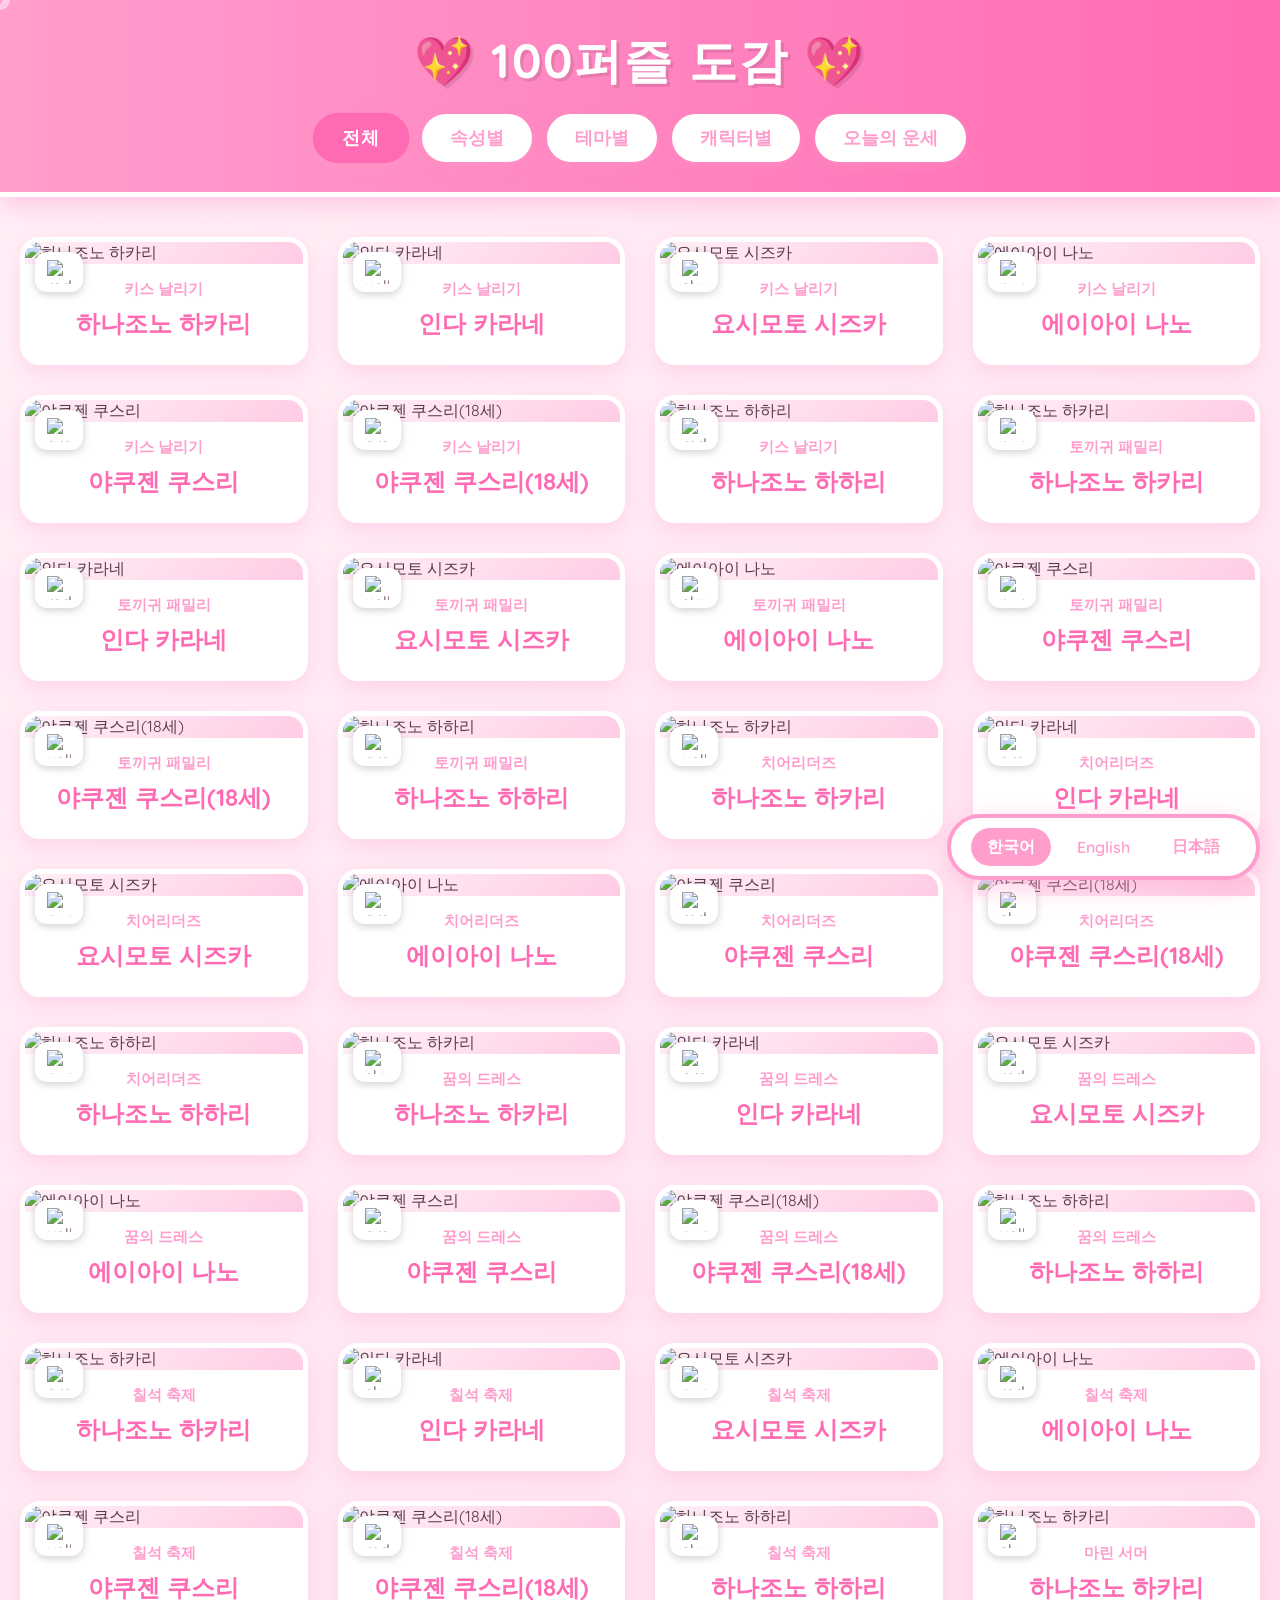
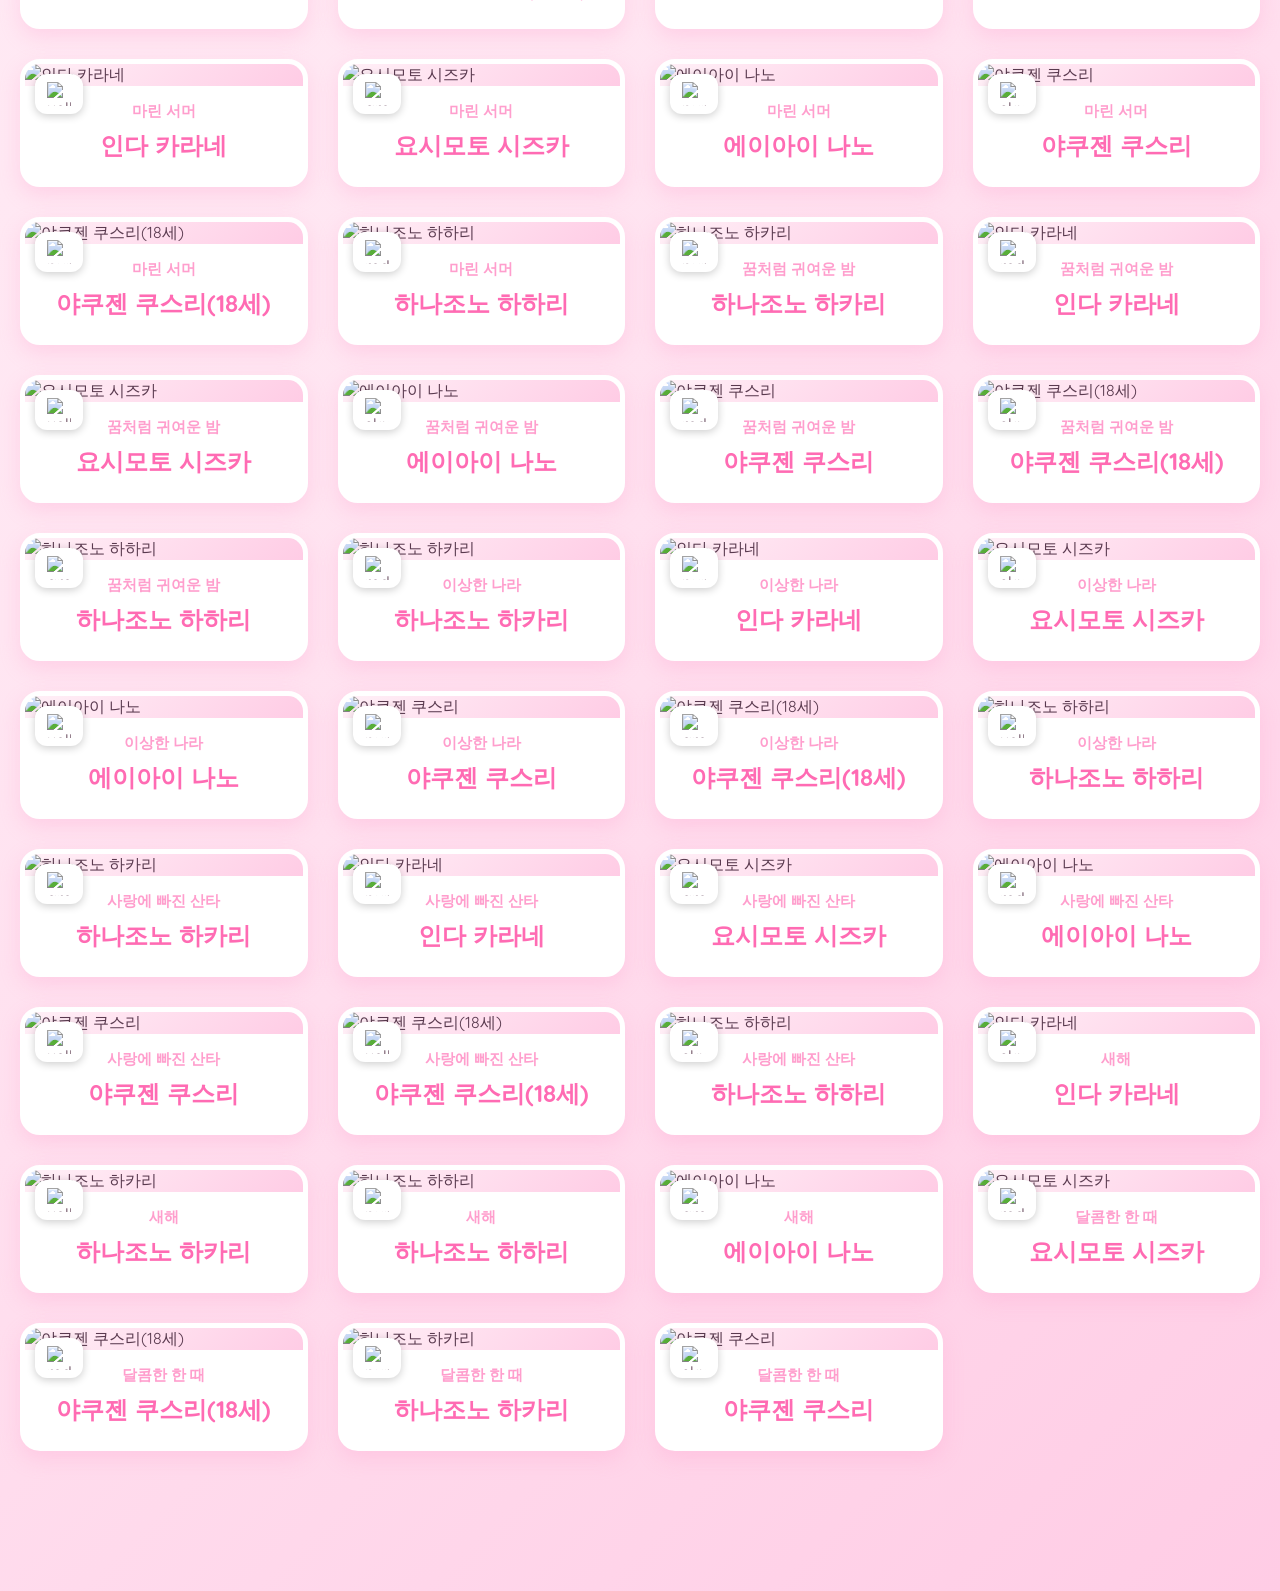
==== index.html @ 40f81084 "Add files via upload" ====
<!DOCTYPE html>
<html lang="ko">
<head>
    <meta charset="UTF-8">
    <meta name="viewport" content="width=device-width, initial-scale=1.0">
    <title>100퍼즐 도감</title>
    <link rel="preconnect" href="https://fonts.googleapis.com">
    <link rel="preconnect" href="https://fonts.gstatic.com" crossorigin>
    <link href="https://fonts.googleapis.com/css2?family=Quicksand:wght@400;500;600;700&family=Nunito:wght@400;600;700&family=Kosugi+Maru&display=swap" rel="stylesheet">
    <link rel="stylesheet" href="style.css">
    <link rel="icon" href="https://pbs.twimg.com/profile_images/1890013837560369153/q6IOMZIA_400x400.png">
</head>
<body>
    <!-- Custom Cursor -->
    <div id="cursor"></div>
    
    <!-- Header -->
    <header>
        <h1 id="main-title">💖 100퍼즐 도감 💖</h1>
        <nav>
            <button class="nav-btn active" data-section="all"><span id="nav-all">전체</span></button>
            <button class="nav-btn" data-section="attribute"><span id="nav-attribute">속성별</span></button>
            <button class="nav-btn" data-section="theme"><span id="nav-theme">테마별</span></button>
            <button class="nav-btn" data-section="character"><span id="nav-character">캐릭터별</span></button>
            <button class="nav-btn" data-section="fortune"><span id="nav-fortune">오늘의 운세</span></button>
        </nav>
    </header>
    
    <!-- Main Content -->
    <main>
        <!-- Section: All Characters -->
        <section id="all" class="section active">
            <div class="cards-grid" id="all-cards"></div>
        </section>
        
        <!-- Section: By Attribute -->
        <section id="attribute" class="section">
            <div class="filter-section" id="attribute-filters"></div>
            <div class="cards-grid" id="attribute-cards"></div>
        </section>
        
        <!-- Section: By Theme -->
        <section id="theme" class="section">
            <div class="filter-section" id="theme-filters"></div>
            <div class="cards-grid" id="theme-cards"></div>
        </section>
        
        <!-- Section: By Character -->
        <section id="character" class="section">
            <div class="filter-section" id="character-filters"></div>
            <div class="cards-grid" id="character-cards-display"></div>
        </section>
        
        <!-- Section: Fortune -->
        <section id="fortune" class="section">
            <div class="fortune-container">
                <button class="fortune-btn" id="fortune-btn">🔮 <span id="fortune-btn-text">운세 보기</span></button>
                <div class="fortune-result" id="fortune-result">
                    <img class="fortune-character-img" id="fortune-img" src="" alt="운세 캐릭터">
                    <h3 class="modal-name" id="fortune-name"></h3>
                    <p class="fortune-text" id="fortune-text"></p>
                </div>
            </div>
        </section>
    </main>
    
    <!-- Modal -->
    <div id="modal" class="modal">
        <div class="modal-content">
            <button class="modal-close" id="modal-close">&times;</button>
            <img class="modal-image" id="modal-image" src="" alt="">
            <div class="modal-body">
                <h2 class="modal-name" id="modal-name"></h2>
                <div class="modal-info">
                   <img id="modal-attribute" src="" alt="">
                   <span class="card-theme" id="modal-theme"></span>
                </div>
                <div class="modal-required-pieces">
                   <span id="modal-required-label">필요 피스 수 (Lv.5)</span>: 
                   <span id="modal-required-value"></span>
                </div>
                <div class="modal-skill">
                    <div class="modal-skill-name" id="modal-skill-name"></div>
                    <div class="modal-skill-desc" id="modal-skill-desc"></div>
                </div>
            </div>
        </div>
    </div>
    
    <!-- Language Selector -->
    <div class="language-selector">
        <button class="lang-btn active" data-lang="ko">한국어</button>
        <button class="lang-btn" data-lang="en">English</button>
        <button class="lang-btn" data-lang="ja">日本語</button>
    </div>
    
    <!-- Scripts -->
    <script src="data.js"></script>
    <script src="app.js"></script>
    <script defer src="/_vercel/insights/script.js"></script>
</body>
</html>
---- style.css ----
/* ============================================
   CSS VARIABLES
============================================ */
@font-face {
    font-family: 'NexonMaplestory';
    src: url('https://cdn.jsdelivr.net/gh/projectnoonnu/noonfonts_20-04@2.1/MaplestoryOTFLight.woff') format('woff');
    font-weight: 300;
    font-display: swap;
}

@font-face {
    font-family: 'Pretendard';
    src: url('https://cdn.jsdelivr.net/gh/projectnoonnu/pretendard@1.0/Pretendard-Light.woff2') format('woff2');
    font-weight: 300;
    font-display: swap;
}

:root {
    --pink: #ff9ecd;
    --pink-light: #ffcce5;
    --pink-dark: #ff6bb3;
    --pink-pale: #fff0f7;
    --white: #ffffff;
    --text-dark: #5a3a4f;
    --shadow: rgba(255, 158, 205, 0.3);
    --shadow-heavy: rgba(255, 158, 205, 0.5);
}

/* ============================================
   GLOBAL RESET & BASE STYLES
============================================ */
* {
    margin: 0;
    padding: 0;
    box-sizing: border-box;
    cursor: none !important;
}

html {
    scroll-behavior: smooth;
}

body {
    font-family: 'Quicksand', 'Kosugi Maru', 'NexonMaplestory', sans-serif;
    background: linear-gradient(135deg, var(--pink-pale) 0%, #ffe6f2 50%, var(--pink-light) 100%);
    min-height: 100vh;
    color: var(--text-dark);
    overflow-x: hidden;
    position: relative;
}

/* ============================================
   CUSTOM CURSOR
============================================ */
#cursor {
    position: fixed;
    width: 20px;
    height: 20px;
    border-radius: 50%;
    background: var(--pink-light);
    pointer-events: none;
    z-index: 99999;
    transition: background-color 0.2s ease;
    transform: translate(-50%, -50%);
    mix-blend-mode: normal;
}

#cursor::after {
    content: '♥';
    position: absolute;
    top: 50%;
    left: 50%;
    transform: translate(-50%, -50%);
    font-size: 14px;
    color: var(--pink);
}

#cursor.hover {
    transform: translate(-50%, -50%) scale(1.5);
    background: var(--pink);
}

#cursor.hover::after {
    color: var(--white);
}

/* ============================================
   HEADER & NAVIGATION
============================================ */
header {
    background: linear-gradient(90deg, var(--pink) 0%, var(--pink-dark) 100%);
    padding: 30px 20px;
    text-align: center;
    box-shadow: 0 8px 24px var(--shadow-heavy);
    position: sticky;
    top: 0;
    z-index: 1000;
    border-bottom: 5px solid var(--white);
}

h1 {
    font-family: 'Quicksand', 'Kosugi Maru', 'NexonMaplestory', sans-serif;
    font-size: 3em;
    color: var(--white);
    text-shadow: 3px 3px 0 rgba(0,0,0,0.1);
    margin-bottom: 15px;
    letter-spacing: 2px;
}

nav {
    display: flex;
    justify-content: center;
    gap: 15px;
    flex-wrap: wrap;
    margin-top: 20px;
}

.nav-btn {
    font-family: 'Quicksand', 'Kosugi Maru', 'NexonMaplestory', sans-serif;
    font-size: 1.1em;
    font-weight: 600;
    padding: 12px 28px;
    background: var(--white);
    color: var(--pink);
    border: none;
    border-radius: 50px;
    box-shadow: 0 4px 12px var(--shadow);
    transition: all 0.3s ease;
    position: relative;
    overflow: hidden;
}

.nav-btn::before {
    content: '';
    position: absolute;
    top: 50%;
    left: 50%;
    width: 0;
    height: 0;
    border-radius: 50%;
    background: var(--pink-light);
    transform: translate(-50%, -50%);
    transition: width 0.4s ease, height 0.4s ease;
}

.nav-btn:hover::before {
    width: 300px;
    height: 300px;
}

.nav-btn span {
    position: relative;
    z-index: 1;
}

.nav-btn.active {
    background: var(--pink-dark);
    color: var(--white);
    transform: scale(1.05);
}

/* ============================================
   MAIN CONTENT CONTAINER
============================================ */
main {
    max-width: 1400px;
    margin: 40px auto;
    padding: 0 20px 100px;
    position: relative;
    z-index: 1;
}

.section {
    display: none;
    animation: fadeIn 0.5s ease;
}

.section.active {
    display: block;
}

@keyframes fadeIn {
    from { opacity: 0; transform: translateY(20px); }
    to { opacity: 1; transform: translateY(0); }
}

/* ============================================
   CHARACTER CARDS GRID
============================================ */
.cards-grid {
    display: grid;
    grid-template-columns: repeat(auto-fill, minmax(250px, 1fr));
    gap: 30px;
    margin-top: 30px;
}

.character-card {
    background: var(--white);
    border: 5px solid var(--white);
    border-radius: 20px;
    overflow: hidden;
    box-shadow: 0 8px 20px var(--shadow);
    transition: all 0.3s ease;
    animation: slideUp 0.6s ease backwards;
}

@keyframes slideUp {
    from { opacity: 0; transform: translateY(40px); }
    to { opacity: 1; transform: translateY(0); }
}

.character-card:hover {
    transform: translateY(-10px) scale(1.02);
    box-shadow: 0 12px 32px var(--shadow-heavy);
}

.card-image-wrapper {
    position: relative;
    width: 100%;
}

.card-image {
    width: 100%;
    height: auto;
    object-fit: contain;
    background: linear-gradient(135deg, var(--pink-pale), var(--pink-light));
    display: block;
}

.card-attribute-badge {
    position: absolute;
    top: 10px;
    left: 10px;
    background: var(--white);
    border-radius: 12px;
    padding: 8px 12px;
    box-shadow: 0 2px 8px rgba(0,0,0,0.2);
}

.card-attribute-badge img {
    width: 24px;
    height: 24px;
    display: block;
}

.card-content {
    padding: 15px 20px 20px;
    text-align: center;
}

.card-theme {
    color: var(--pink);
    font-size: 0.95em;
    margin-bottom: 8px;
    font-weight: 600;
}

.card-name {
    font-family: 'Quicksand', 'Kosugi Maru', 'NexonMaplestory', sans-serif;
    font-size: 1.5em;
    font-weight: 700;
    color: var(--pink-dark);
}

/* ============================================
   ATTRIBUTE FILTERS
============================================ */
.filter-section {
    display: flex;
    justify-content: center;
    gap: 20px;
    flex-wrap: wrap;
    margin: 30px auto;

    /* 가로 길이를 줄이는 핵심 코드 */
    max-width: 800px;  /* 👈 원하는 가로 폭을 숫자로 지정 (예: 400px, 600px) */
    width: 90%;        /* 👈 모바일 등 작은 화면을 위해 90% 정도를 주는 게 안전 */
}

.filter-btn {
    font-family: 'Quicksand', 'Kosugi Maru', 'NexonMaplestory', sans-serif;
    display: flex;
    align-items: center;
    justify-content: center;
    padding: 12px 24px;
    background: var(--white);
    border: 3px solid var(--pink-light);
    border-radius: 25px;
    font-size: 1.1em;
    font-weight: 600;
    color: var(--pink-dark);
    transition: all 0.3s ease;
    box-shadow: 0 4px 12px var(--shadow);
    min-width: 60px;
}

.filter-btn img {
    width: 32px;
    height: 32px;
}

.filter-btn:hover,
.filter-btn.active {
    background: var(--pink);
    color: var(--white);
    border-color: var(--pink);
    transform: scale(1.05);
}

/* ============================================
   MODAL
============================================ */
.modal {
    display: none;
    position: fixed;
    z-index: 10000;
    left: 0;
    top: 0;
    width: 100%;
    height: 100%;
    background-color: rgba(0,0,0,0.7);
    animation: fadeInModal 0.3s ease;
    overflow-y: auto;
}

@keyframes fadeInModal {
    from { opacity: 0; }
    to { opacity: 1; }
}

.modal.show {
    display: block;
}

.modal-content {
    background: var(--white);
    border-radius: 30px;
    max-width: 700px;
    width: 90%;
    margin: 50px auto;
    position: relative;
    animation: slideInModal 0.4s cubic-bezier(0.68, -0.55, 0.265, 1.55);
    box-shadow: 0 20px 60px rgba(0,0,0,0.3);
}

@keyframes slideInModal {
    from { transform: scale(0.7) translateY(-50px); opacity: 0; }
    to { transform: scale(1) translateY(0); opacity: 1; }
}

.modal-close {
    position: absolute;
    top: 20px;
    right: 20px;
    font-size: 2em;
    font-weight: bold;
    color: var(--pink);
    background: var(--white);
    border: none;
    width: 40px;
    height: 40px;
    border-radius: 50%;
    display: flex;
    align-items: center;
    justify-content: center;
    box-shadow: 0 4px 12px var(--shadow);
    transition: all 0.3s ease;
    z-index: 10;
}

.modal-close:hover {
    background: var(--pink);
    color: var(--white);
    transform: rotate(90deg);
}

.modal-image {
    width: 100%;
    height: 400px;
    object-fit: cover;
    object-position: top;
    border-radius: 30px 30px 0 0;
}

.modal-body {
    padding: 30px;
}

.modal-name {
    font-family: 'Quicksand', 'Kosugi Maru', 'NexonMaplestory', sans-serif;
    font-size: 2em;
    font-weight: 700;
    color: var(--pink-dark);
    margin-bottom: 15px;
}

.modal-info {
    display: flex;
    align-items: center;
    gap: 10px;
    margin-bottom: 20px;
}

.modal-info img {
    width: 24px;
    height: 24px;
}

.modal-required-pieces {
    margin-top: 15px;
    padding: 12px 15px;
    background: #fff0f7;
    border-radius: 10px;
    font-size: 1.05em;
    color: var(--text-dark);
    font-weight: 600;
}

.modal-required-pieces span {
    color: var(--pink-dark);
}

.modal-skill {
    margin-top: 20px;
    padding: 20px;
    background: var(--pink-pale);
    border-radius: 15px;
}

.modal-skill-name {
    font-family: 'Quicksand', 'Kosugi Maru', 'NexonMaplestory', sans-serif;
    font-size: 1.16em;
    font-weight: 700;
    color: var(--pink-dark);
    margin-bottom: 10px;
    line-height: 1.5;
    white-space: pre-line;
}

.modal-skill-desc {
    font-family: 'Quicksand', 'Kosugi Maru', 'Pretendard', sans-serif;
    font-size: 1.05em;
    line-height: 1.6;
    color: var(--text-dark);
    white-space: pre-line;
}

.skill-attribute-icon {
    width: 20px;
    height: 20px;
    display: inline-block;
    vertical-align: middle;
    margin: 0 2px;
}

/* ============================================
   FORTUNE SECTION
============================================ */
.fortune-container {
    max-width: 700px;
    margin: 60px auto;
    text-align: center;
}

.fortune-btn {
    font-family: 'Quicksand', 'Kosugi Maru', 'NexonMaplestory', sans-serif;
    font-size: 1.5em;
    font-weight: 700;
    padding: 20px 50px;
    background: linear-gradient(135deg, var(--pink) 0%, var(--pink-dark) 100%);
    color: var(--white);
    border: none;
    border-radius: 50px;
    box-shadow: 0 8px 24px var(--shadow-heavy);
    transition: all 0.3s ease;
    margin-bottom: 40px;
}

.fortune-btn:hover {
    transform: scale(1.1) rotate(-2deg);
    box-shadow: 0 12px 32px var(--shadow-heavy);
}

.fortune-result {
    background: var(--white);
    border: 5px solid var(--white);
    border-radius: 30px;
    padding: 40px;
    box-shadow: 0 12px 32px var(--shadow-heavy);
    min-height: 400px;
    display: none;
    animation: popIn 0.5s cubic-bezier(0.68, -0.55, 0.265, 1.55);
}

.fortune-result.show {
    display: block;
}

@keyframes popIn {
    0% { transform: scale(0.5) rotate(-10deg); opacity: 0; }
    100% { transform: scale(1) rotate(0); opacity: 1; }
}

.fortune-character-img {
    width: 100%;
    max-width: 400px;
    height: auto;
    object-fit: contain;
    border-radius: 20px;
    border: 5px solid var(--pink-light);
    margin: 0 auto 20px;
    display: block;
}

.fortune-text {
    font-size: 1.3em;
    color: var(--pink-dark);
    font-weight: 600;
    line-height: 1.8;
    margin-top: 20px;
}

/* ============================================
   LANGUAGE SELECTOR (FIXED BOTTOM)
============================================ */
.language-selector {
    position: fixed;
    bottom: 20px;
    right: 20px;
    background: var(--white);
    border: 4px solid var(--pink);
    border-radius: 50px;
    padding: 10px 20px;
    box-shadow: 0 8px 24px var(--shadow-heavy);
    display: flex;
    gap: 10px;
    z-index: 1000;
}

.lang-btn {
    font-family: 'Quicksand', 'Kosugi Maru', 'NexonMaplestory', sans-serif;
    font-size: 1em;
    font-weight: 600;
    padding: 8px 16px;
    background: transparent;
    color: var(--pink);
    border: none;
    border-radius: 20px;
    transition: all 0.3s ease;
}

.lang-btn:hover,
.lang-btn.active {
    background: var(--pink);
    color: var(--white);
}

/* ============================================
   RESPONSIVE DESIGN
============================================ */
@media (max-width: 768px) {
    h1 {
        font-size: 2em;
    }
    
    .cards-grid {
        grid-template-columns: repeat(auto-fill, minmax(200px, 1fr));
        gap: 20px;
    }
    
    nav {
        gap: 10px;
    }
    
    .nav-btn {
        font-size: 0.95em;
        padding: 10px 20px;
    }
    
    .language-selector {
        bottom: 10px;
        right: 10px;
        padding: 8px 15px;
    }
    
    .modal-content {
        width: 95%;
        margin: 20px auto;
    }
}
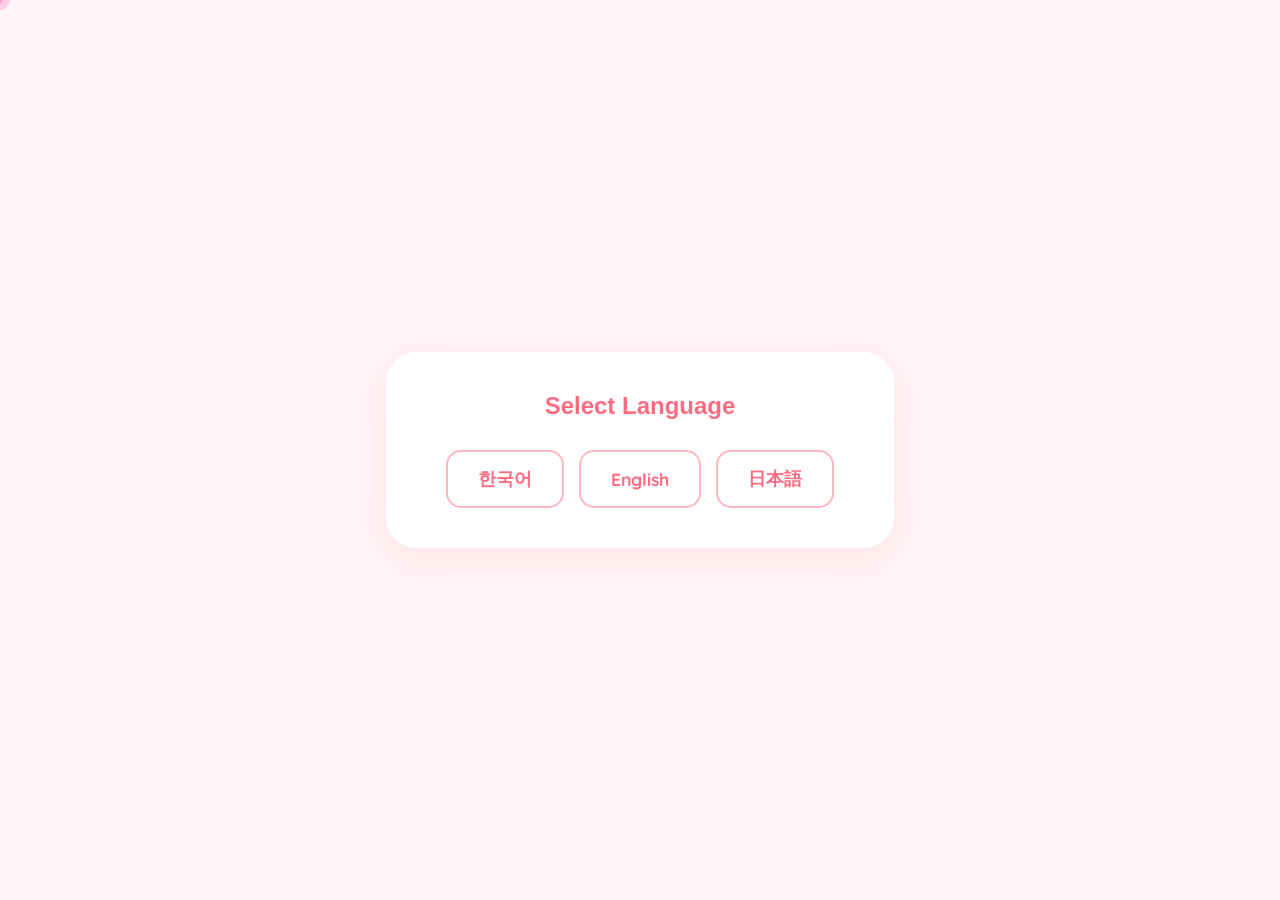
==== commit 2ecc3f86: "Add files via upload" ====
--- a/index.html
+++ b/index.html
@@ -13,7 +13,18 @@
 <body>
     <!-- Custom Cursor -->
     <div id="cursor"></div>
-    
+
+    <!-- 언어선택 -->
+    <div id="language-overlay" class="language-overlay">
+        <div class="overlay-content">
+            <h2 id="overlay-title">Select Language</h2>
+            <div class="overlay-btns">
+                <button onclick="selectInitialLang('ko')">한국어</button>
+                <button onclick="selectInitialLang('en')">English</button>
+                <button onclick="selectInitialLang('ja')">日本語</button>
+            </div>
+        </div>
+    </div>
     <!-- Header -->
     <header>
         <h1 id="main-title">💖 100퍼즐 도감 💖</h1>
--- a/style.css
+++ b/style.css
@@ -588,3 +588,61 @@
         margin: 20px auto;
     }
 }
+
+/* 초기 언어 선택 오버레이 스타일 */
+.language-overlay {
+    position: fixed;
+    top: 0;
+    left: 0;
+    width: 100%;
+    height: 100%;
+    background-color: #fff5f7; /* 도감 테마와 어울리는 연분홍 배경 */
+    display: none;
+    justify-content: center;
+    align-items: center;
+    z-index: 10000; /* 헤더나 커서보다 무조건 위에 오도록 */
+    opacity: 1;
+    transition: opacity 0.5s ease; /* 사라질 때 부드럽게 */
+}
+
+.overlay-content {
+    background: white;
+    padding: 40px 60px;
+    border-radius: 30px;
+    text-align: center;
+    box-shadow: 0 10px 40px rgba(255, 182, 193, 0.3);
+}
+
+.overlay-content h2 {
+    margin-bottom: 30px;
+    color: #ff6b81;
+    font-family: 'NexonMaplestory', sans-serif;
+    font-size: 1.5rem;
+}
+
+.overlay-btns {
+    display: flex;
+    gap: 15px;
+    justify-content: center;
+}
+
+.overlay-btns button {
+    font-family: 'Quicksand', 'Kosugi Maru', 'NexonMaplestory', sans-serif;
+    
+    padding: 15px 30px;
+    font-size: 1.1rem;
+    font-weight: bold;
+    border: 2px solid #ffb6c1;
+    border-radius: 15px;
+    background: white;
+    color: #ff6b81;
+    cursor: pointer;
+    transition: all 0.3s ease;
+}
+
+/* 마우스를 올렸을 때 효과도 유지 */
+.overlay-btns button:hover {
+    background: #ffb6c1;
+    color: white;
+    transform: translateY(-3px);
+}
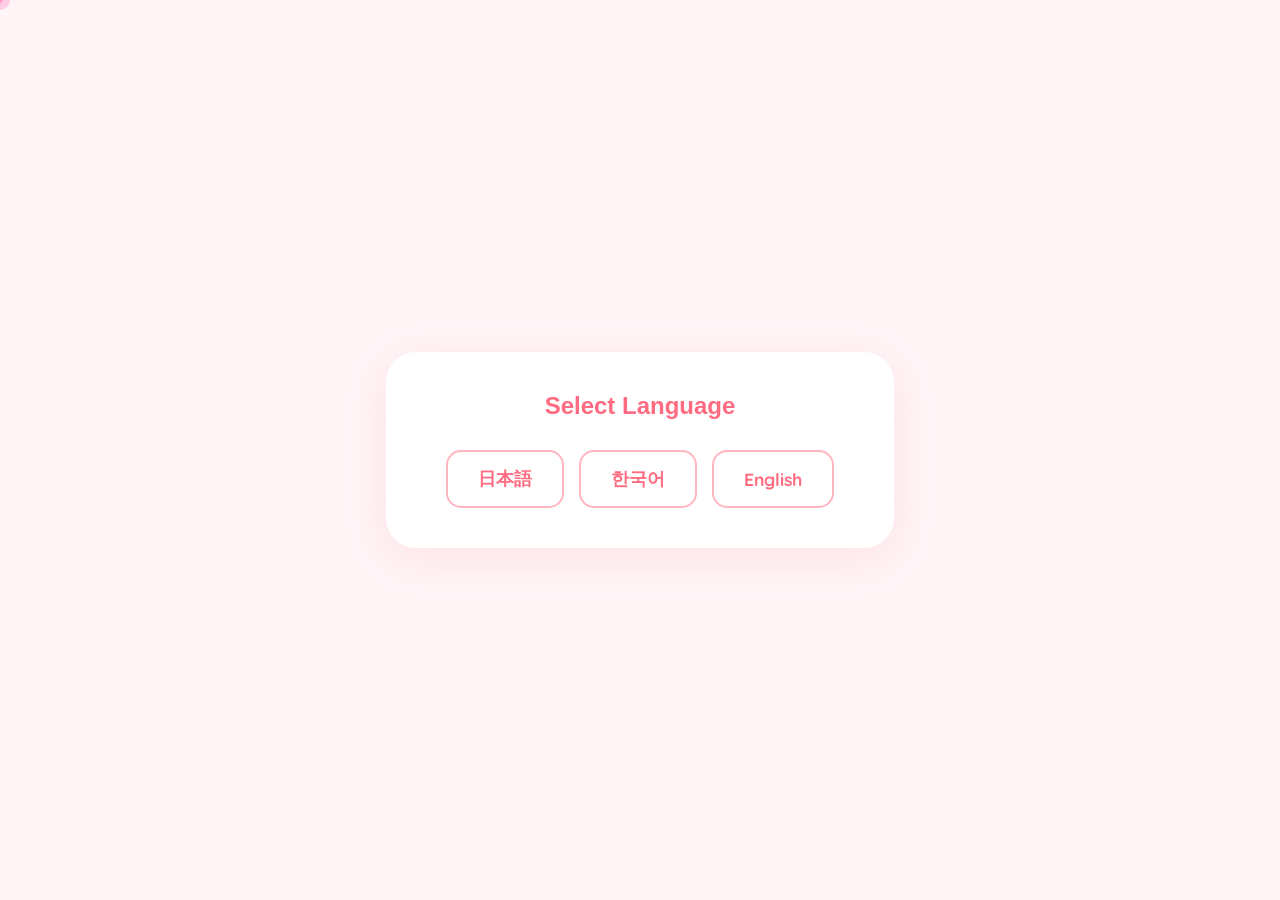
==== commit dfdac9cb: "Update index.html" ====
--- a/index.html
+++ b/index.html
@@ -19,9 +19,10 @@
         <div class="overlay-content">
             <h2 id="overlay-title">Select Language</h2>
             <div class="overlay-btns">
+                <button onclick="selectInitialLang('ja')">日本語</button>
                 <button onclick="selectInitialLang('ko')">한국어</button>
                 <button onclick="selectInitialLang('en')">English</button>
-                <button onclick="selectInitialLang('ja')">日本語</button>
+                
             </div>
         </div>
     </div>
@@ -100,9 +101,10 @@
     
     <!-- Language Selector -->
     <div class="language-selector">
+        <button class="lang-btn" data-lang="ja">日本語</button>
         <button class="lang-btn active" data-lang="ko">한국어</button>
         <button class="lang-btn" data-lang="en">English</button>
-        <button class="lang-btn" data-lang="ja">日本語</button>
+        
     </div>
     
     <!-- Scripts -->
